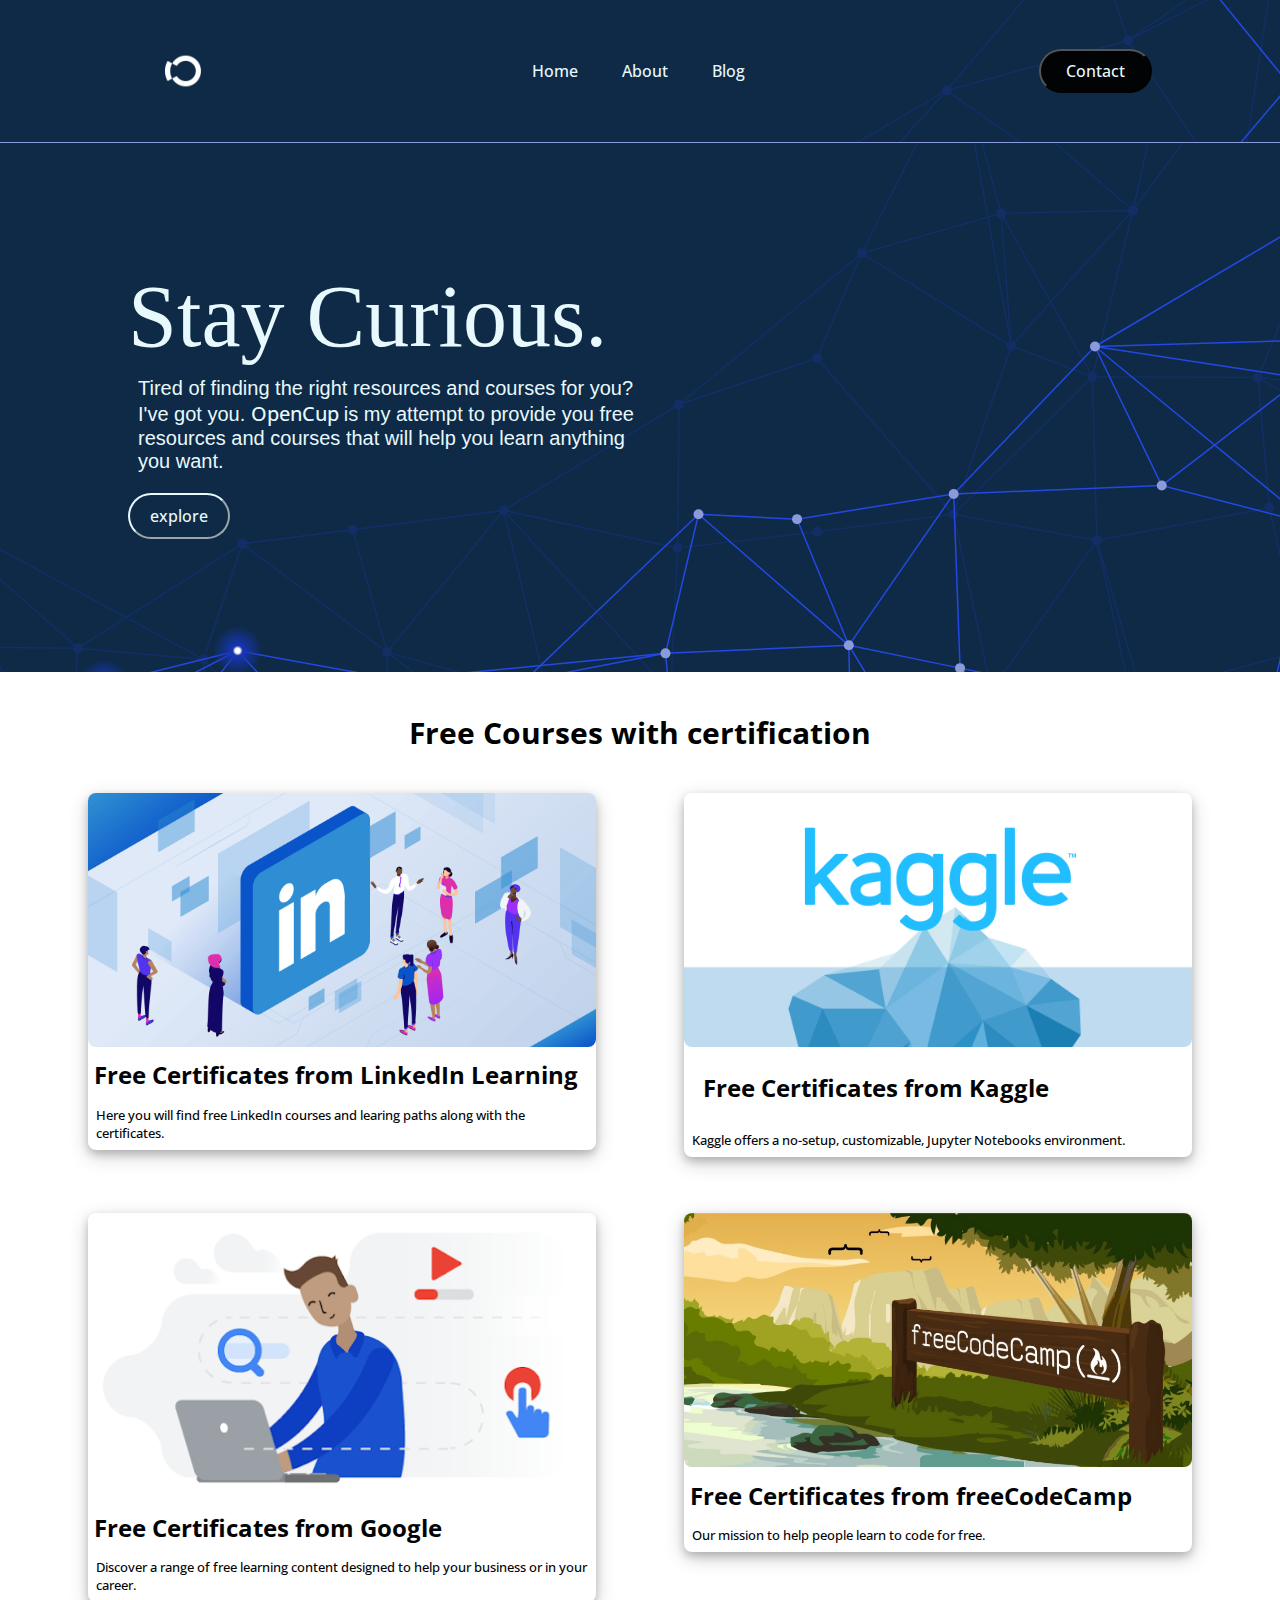
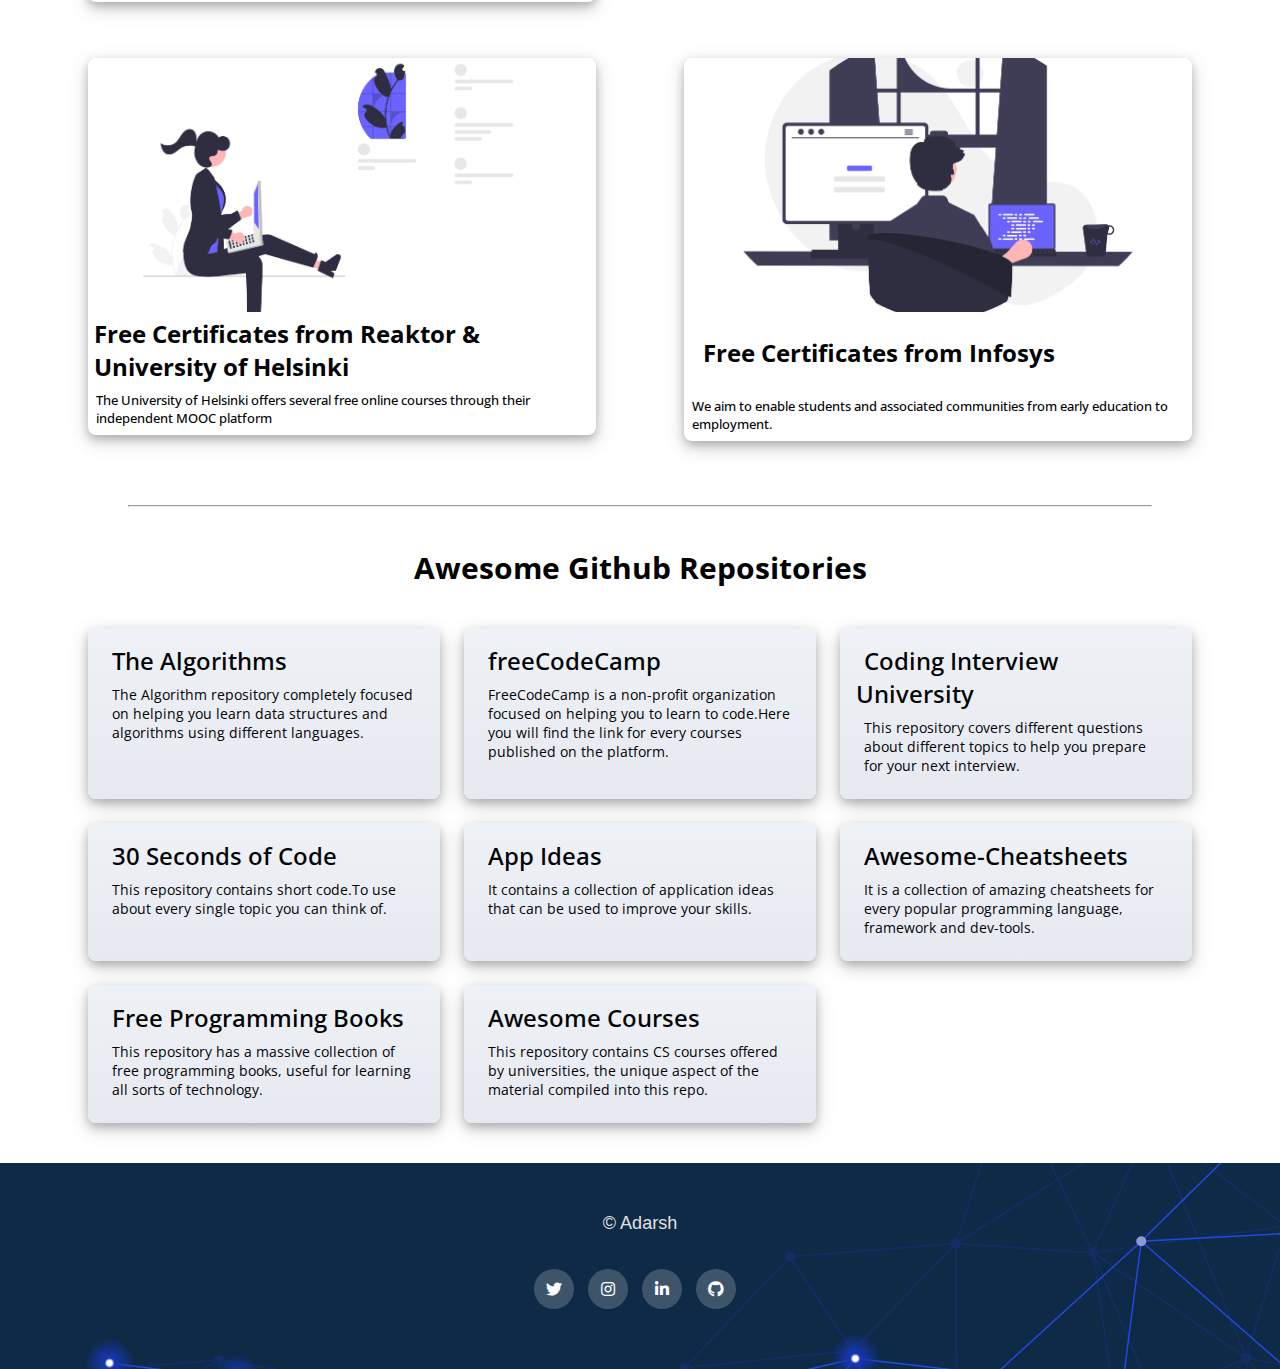
==== index.html @ abf2f0e4 "first commit" ====
<!DOCTYPE html>
<html lang="en">
  <head>
    <meta charset="UTF-8" />
    <meta http-equiv="X-UA-Compatible" content="IE=edge" />
    <meta name="viewport" content="width=device-width, initial-scale=1.0" />
    <title>Document</title>
    <link rel="stylesheet" href="style.css" />
    <link rel="stylesheet" type="text/css" href="https://cdnjs.cloudflare.com/ajax/libs/font-awesome/5.15.1/css/all.min.css">
    <!-- Custom styles for this template -->
  </head>
  <body>
    <header>
      <img
        src="images/logo.png"
        width="110px"
        alt=""
        class="logo"
      />
      <nav>
        <ul class="nav_links">
          <li id="navl"><a id="nava" href="#">Home</a></li>
          <li id="navl"><a id="nava" href="#">About</a></li>
          <li id="navl"><a id="nava" href="#">Blog</a></li>
        </ul>
      </nav>
      <a href="" class="cta"><button id="butt">Contact</button></a>
    </header>
    <div class="content">
      <div class="box1">
        <h1>Stay Curious.</h1>
        <p>
          Tired of finding the right resources and courses for you? <br> I've got you. <strong> OpenCup </strong>is my attempt to provide you free <br> resources  and courses that will help you learn anything <br> you want.
        </p>
        <button class="btn" onClick= "myFunction()">explore</button>
      </div>
    </div>

    <div class="home-h">
      <h2>Free Courses with certification</h2>
    </div>
    <!-- page2 -->
    <section class="home-container">
     <div class="homebox"><a href="posts/post-page.html">
      <div class="home-child">
        <img
          src="images\linkedin-statistics.png"
          alt=""
          class="home-img"
        />
        <h2 class="head">Free Certificates from LinkedIn Learning
        </h2>
        <a href="posts/post-page.html" class="home-title"> Here you will find free LinkedIn courses and learing paths along with the certificates.</a>
        <!-- <p class="desc">
          Here you will find free LinkedIn courses and learing paths along with the certificates.
        </p> -->
      </div>
    </div> </a>
    <div class="homebox"><a href="posts/pagek.html">
      <div class="home-child">
        <img
          src="images/kaggle0.png"
          alt=""
          class="home-img"
        />
        <h2 class="headk">Free Certificates from Kaggle</h2>
        <a href="posts/pagek.html" class="home-title">Kaggle offers a no-setup, customizable, Jupyter Notebooks environment.</a>
        <!-- <p class="desc">
          Lorem ipsum dolor sit amet consectetur adipisicing elit. Quisquam,
          excepturi. Magnam, maiores delectus.
        </p> -->
      </div>
    </div> </a>
    <div class="homebox"><a href="posts/postg.html">
      <div class="home-child">
        <img
          src="images/google.png"
          alt=""
          class="home-img"
        />
        <h2 class="head">Free Certificates from Google</h2>
        <a href="posts/postg.html" class="home-title">Discover a range of free learning content designed to help your business or in your career.</a>
        <!-- <p class="desc">
          Lorem ipsum dolor sit amet consectetur adipisicing elit. Quisquam,
          excepturi. Magnam, maiores delectus.
        </p> -->
      </div>
    </div> </a>
    <div class="homebox"><a href="https://www.freecodecamp.org/learn/2022/responsive-web-design/">
      <div class="home-child">
        <img
          src="images\codecamp.png"
          alt=""
          class="home-img"
        />
        <h2 class="head">Free Certificates from freeCodeCamp</h2>
        <a href="https://www.freecodecamp.org/learn/2022/responsive-web-design/" class="home-title">Our mission to help people learn to code for free.  </a>
        <!-- <p class="desc">
          Lorem ipsum dolor sit amet consectetur adipisicing elit. Quisquam,
          excepturi. Magnam, maiores delectus.
        </p> -->
      </div>
    </div> </a>
    <div class="homebox"><a href="posts/posthr.html">
      <div class="home-child">
        <img
          src="images\webdev0.png"
          alt=""
          class="home-img"
        />
        <h2 class="headr">Free Certificates from Reaktor & University of Helsinki</h2>
        <a href="#" class="home-title">The University of Helsinki offers several free online courses through their independent MOOC platform</a>
        <!-- <p class="desc">
          Lorem ipsum dolor sit amet consectetur adipisicing elit. Quisquam,
          excepturi. Magnam, maiores delectus.
        </p> -->
      </div>
    </div> </a>
    <div class="homebox"><a href="https://infyspringboard.onwingspan.com/web/en/login">
      <div class="home-child">
        <img
          src="images/infosys.png"
          alt=""
          class="home-img"
        />
        <h2 class="headi">Free Certificates from Infosys</h2>
        <a href="https://infyspringboard.onwingspan.com/web/en/login" class="home-title">We aim to enable students and associated communities from early education to employment.</a>
        <!-- <p class="desc">
          Lorem ipsum dolor sit amet consectetur adipisicing elit. Quisquam,
          excepturi. Magnam, maiores delectus.
        </p> -->
      </div>
    </div> </a>
    
      
    </section>
    <div class="bottom2">
      <hr>
    </div>
    <!-- page3-->
    <div class="home-h">
      <h2>Awesome Github Repositories</h2>
    </div>
    <section class="items-container">
      <div class="items">
        <div class="items-child">
          <!-- <img
            src="https://images.pexels.com/photos/904616/pexels-photo-904616.jpeg?auto=compress&cs=tinysrgb&w=1260&h=750&dpr=1"
            alt=""
            class="items-img"
          /> -->
          
          <a href="https://the-algorithms.com/" class="items-title" target="_blank">The Algorithms</a>
          <p class="items-desc">
            The Algorithm repository completely focused on helping you learn data structures and algorithms using different languages.
          </p>
        </div>
      </div> 
      <div class="items">
        <div class="items-child">
          <!-- <img
            src="https://images.pexels.com/photos/904616/pexels-photo-904616.jpeg?auto=compress&cs=tinysrgb&w=1260&h=750&dpr=1"
            alt=""
            class="items-img"
          />
           -->
          <a href="https://github.com/freeCodeCamp/freeCodeCamp" class="items-title" target="_blank">freeCodeCamp</a>
          <p class="items-desc">
            FreeCodeCamp is a non-profit organization focused on helping you to learn to code.Here you will find the link for every courses published on the platform.
          </p>
        </div>
      </div>
      <div class="items">
        <div class="items-child">
          <!-- <img
            src="https://images.pexels.com/photos/904616/pexels-photo-904616.jpeg?auto=compress&cs=tinysrgb&w=1260&h=750&dpr=1"
            alt=""
            class="items-img"
          /> -->
          
          <a href="https://github.com/jwasham/coding-interview-university" class="items-title"target="_blank">Coding Interview University</a>
          <p class="items-desc">
           This repository covers different questions about different topics to help you prepare for your next interview.
          </p>
        </div>
      </div>  
      <!-- three items -->
      <div class="items">
        <div class="items-child">
          <!-- <img
            src="https://images.pexels.com/photos/904616/pexels-photo-904616.jpeg?auto=compress&cs=tinysrgb&w=1260&h=750&dpr=1"
            alt=""
            class="items-img"
          /> -->
          
          <a href="https://github.com/30-seconds/30-seconds-of-code" class="items-title"target="_blank">30 Seconds of Code</a>
          <p class="items-desc">
            This repository contains short code.To use about every single topic you can think of.
          </p>
        </div>
      </div> 
      <div class="items">
        <div class="items-child">
          <!-- <img
            src="https://images.pexels.com/photos/904616/pexels-photo-904616.jpeg?auto=compress&cs=tinysrgb&w=1260&h=750&dpr=1"
            alt=""
            class="items-img"
          />
           -->
          <a href="https://github.com/florinpop17/app-ideas" class="items-title"target="_blank">App Ideas</a>
          <p class="items-desc">
            It contains a collection of application ideas that can be used to improve your skills.
          </p>
        </div>
      </div>
      <div class="items">
        <div class="items-child">
          <!-- <img
            src="https://images.pexels.com/photos/904616/pexels-photo-904616.jpeg?auto=compress&cs=tinysrgb&w=1260&h=750&dpr=1"
            alt=""
            class="items-img"
          /> -->
          
          <a href="https://github.com/LeCoupa/awesome-cheatsheets" class="items-title"target="_blank">Awesome-Cheatsheets</a>
          <p class="items-desc">
           It is a collection of amazing cheatsheets for every popular programming language, framework and dev-tools.
          </p>
        </div>
      </div> 
      <div class="items">
        <div class="items-child">
          <!-- <img
            src="https://images.pexels.com/photos/904616/pexels-photo-904616.jpeg?auto=compress&cs=tinysrgb&w=1260&h=750&dpr=1"
            alt=""
            class="items-img"
          />
           -->
          <a href="https://github.com/EbookFoundation/free-programming-books" class="items-title"target="_blank">Free Programming Books</a>
          <p class="items-desc">
            This repository has a massive collection of free programming books, useful for learning all sorts of technology.
          </p>
        </div>
      </div>
      <div class="items">
        <div class="items-child">
          <!-- <img
            src="https://images.pexels.com/photos/904616/pexels-photo-904616.jpeg?auto=compress&cs=tinysrgb&w=1260&h=750&dpr=1"
            alt=""
            class="items-img"
          /> -->
          
          <a href="https://github.com/prakhar1989/awesome-courses" class="items-title"target="_blank">Awesome Courses</a>
          <p class="items-desc">
            This repository contains CS courses offered by universities, the unique aspect of the material compiled into this repo.
          </p>
        </div>
      </div> 
    </section>
    <!-- footer section -->
    <footer>
      
      
      <div class="footer-col">
      <h4> &copy; Adarsh </h4>
      
      <div class="social-links">
         <!-- <a href="#"><i class="fab fa-facebook-f"></i></a> -->
        <a href="https://twitter.com/Adarsh_ssh"><i class="fab fa-twitter"></i></a> 
        <a href="https://www.instagram.com/adarsh.ai/"><i class="fab fa-instagram"></i></a>
        <a href="https://www.linkedin.com/in/adarsh-prasad-82a2a5230?lipi=urn%3Ali%3Apage%3Ad_flagship3_profile_view_base_contact_details%3Bxv7orVyHRuCuBU2enbLnEQ%3D%3D"><i class="fab fa-linkedin-in"></i></a>
        <a href="https://github.com/adarssh01"><i class="fab fa-github"></i></a>
        
        
      </footer>
      <script>
        function myFunction() {
          const element = document.getElementsByClassName("home-container");
          element.scrollIntoView();
        }
        </script>
  </body>
</html>
---- style.css ----
@import url("https://fonts.googleapis.com/css2?family=Montserrat:wght@400;500&display=swap");
@import url("https://fonts.googleapis.com/css2?family=Montserrat:wght@400;500&family=Open+Sans:wght@500&display=swap");

* {
  box-sizing: border-box;
  margin: 0;
  padding: 0;

  font-family: "Open Sans", sans-serif;
}

li,
a,
button {
  font-family: "Open Sans", sans-serif;
  font-weight: 500;
  font-size: 16px;
  color: #e8f9fd;
  text-decoration: none;
}

header {
  border-bottom: 1px solid #8b9ad9;
  display: flex;
  justify-content: space-between;
  align-items: center;
  padding: 1rem 10%;
  background-image: url("images\\navbg.svg");
}

.logo {
  cursor: pointer;
}

.nav_links {
  list-style: none;
}

.nav_links li {
  display: inline-block;
  padding: 0px 20px;
}

.nav_links li a {
  transition: all 0.3s ease 0s;
}

.nav_links li a:hover {
  color: #71a9e3;
}

.cta > button {
  padding: 9px 25px;
  background-color: #010305;
  border-radius: 50px;
  cursor: pointer;
  transition: all 0.3s ease 0s;
}

.cta > button:hover {
  background-color: #1b2021;
}

/* .content h1 {
  font-size: 60px;
  font-weight: 100;
  margin: 24px 0 15px 0;
  color: darkblue;
} */
/* .content p {
  font-size: 20px;
  color: rgb(79, 79, 113);
} */
.content {
  display: flex;
  margin: 0 0 2% 0;
  flex-direction: row;
  /* border: 3px solid red; */
  /* height: px; */
  background-image: url("images\\bg.svg");
  padding: 30px 10%;
}

.btn {
  display: inline-block;
  background-color: transparent;
  border-radius: 50px;
  padding: 10px 20px;
  margin: 10px 0 10px 0;
  text-decoration: none;
  color: #e8f9fd;
  cursor: pointer;
  border-color: #e8f9fd;
  font-weight: 500;
}

.btn:hover {
  background-color: #1b2021;
  color: white;
}

.box1 {
  /* border: 3px solid red; */
  width: 100%;
  padding: 93px 0 93px;
}

.box1 > h1 {
  font-weight: 500;
  font-size: 88px;
  font-family: gt-super, Georgia, Cambria, "Times New Roman", Times, serif;
  color: #e8f9fd;
}
.box1 > p {
  font-size: 20px;
  font-family: "Segoe UI", Tahoma, Geneva, Verdana, sans-serif;
  padding: 10px;
  color: #e8f9fd;
}

.home-h {
  display: flex;
  justify-content: center;
  align-items: center;
  column-gap: 1.5rem;
  margin: 40px 40px;
  font-size: 20px;
  font-family: Source Sans Pro, sans-serif;
}
.home-container {
  display: grid;
  grid-template-columns: repeat(auto-fit, minmax(330px, auto));
  justify-content: center;
  column-gap: 5.5rem;
  row-gap: 3.5rem;
  margin: 12px 5.5rem;
}
.home-box {
  padding: 15px;
  border-radius: 0.5rem;
}
.home-img {
  width: 100%;
  height: 100%;
  object-fit: cover;
  object-position: center;
  border-radius: 00.5rem;
}
.head {
  padding: 0.4rem;
  color: #010305;
}
.headk,
.headr,
.headi {
  padding: 1.2rem;
  color: #010305;
}

.headr {
  padding: 0 0.4rem 0 0.4rem;
  color: #010305;
}
.home-title {
  font-size: 0.8rem;

  display: -webkit-box;
  -webkit-line-clamp: 2;
  -webkit-box-orient: vertical;
  overflow: hidden;
  color: #010305;
  padding: 0.5rem;
}

.home-child {
  border-radius: 0.5rem;

  box-shadow: 0 4px 8px 0 rgba(0, 0, 0, 0.2), 0 6px 20px 0 rgba(0, 0, 0, 0.19);
}

.items-container {
  display: grid;
  grid-template-columns: repeat(auto-fit, minmax(280px, auto));
  justify-content: center;
  column-gap: 1.5rem;
  row-gap: 1.5rem;
  margin: 12px 5.5rem 2.5rem;
}

.items {
  border-radius: 0.5rem;
  background-image: linear-gradient(to top, #e6e9f0 0%, #eef1f5 100%);

  box-shadow: 0 4px 8px 0 rgba(0, 0, 0, 0.2), 0 6px 20px 0 rgba(0, 0, 0, 0.19);
}
.items-child {
  padding: 1rem;
}

.bottom2 {
  margin: 5% 10% 0 10%;
}
.items-title {
  font-size: 1.5rem;
  color: #010305;
  padding: 0.5rem;
  font-weight: 550;
}
.items-title:hover {
  text-decoration: underline;
  color: #010305;
}
.items-desc {
  font-size: 0.9rem;
  color: #010305;
  padding: 0.5rem;
}

/* footercss
 */
footer {
  padding: 50px 0;
  color: rgb(216, 216, 216);
  text-align: center;
  background-image: url("images\\footer.svg");
}

.footer-col h4 {
  font-size: 18px;
  color: #e1e1e1;
  text-transform: capitalize;
  margin-bottom: 35px;
  font-weight: 500;
  position: relative;
  font-family: Source Sans Pro, sans-serif;
}
.footer-col .social-links a {
  display: inline-block;
  height: 40px;
  width: 40px;
  background-color: rgba(255, 255, 255, 0.2);
  margin: 0 10px 10px 0;
  text-align: center;
  line-height: 40px;
  border-radius: 50%;
  color: #ffffff;
  transition: all 0.5s ease;
}
.footer-col .social-links a:hover {
  color: #24262b;
  background-color: #ffffff;
}
strong {
  font-weight: 500;
  
}


/* responsive */
@media (max-width: 647px) {
  header {
    height: 76px;
    padding: 1rem 2%;
  }
  header ul {
    display: none;
  }
  .box1 {
    width: 100%;
  }

  .box1 > h1 {
    font-size: 14.5vw;
  }
  .box1 > p {
    font-size: 20px;

    width: 75%;
  }

  .btn {
    width: 213px;
  }
  .content {
    padding: 30px 5%;
  }

  .items-container {
    margin: 12px 1.5rem 2.5rem;
  }
  .home-container {
    margin: 12px 1.5rem 2.5rem;
  }
}
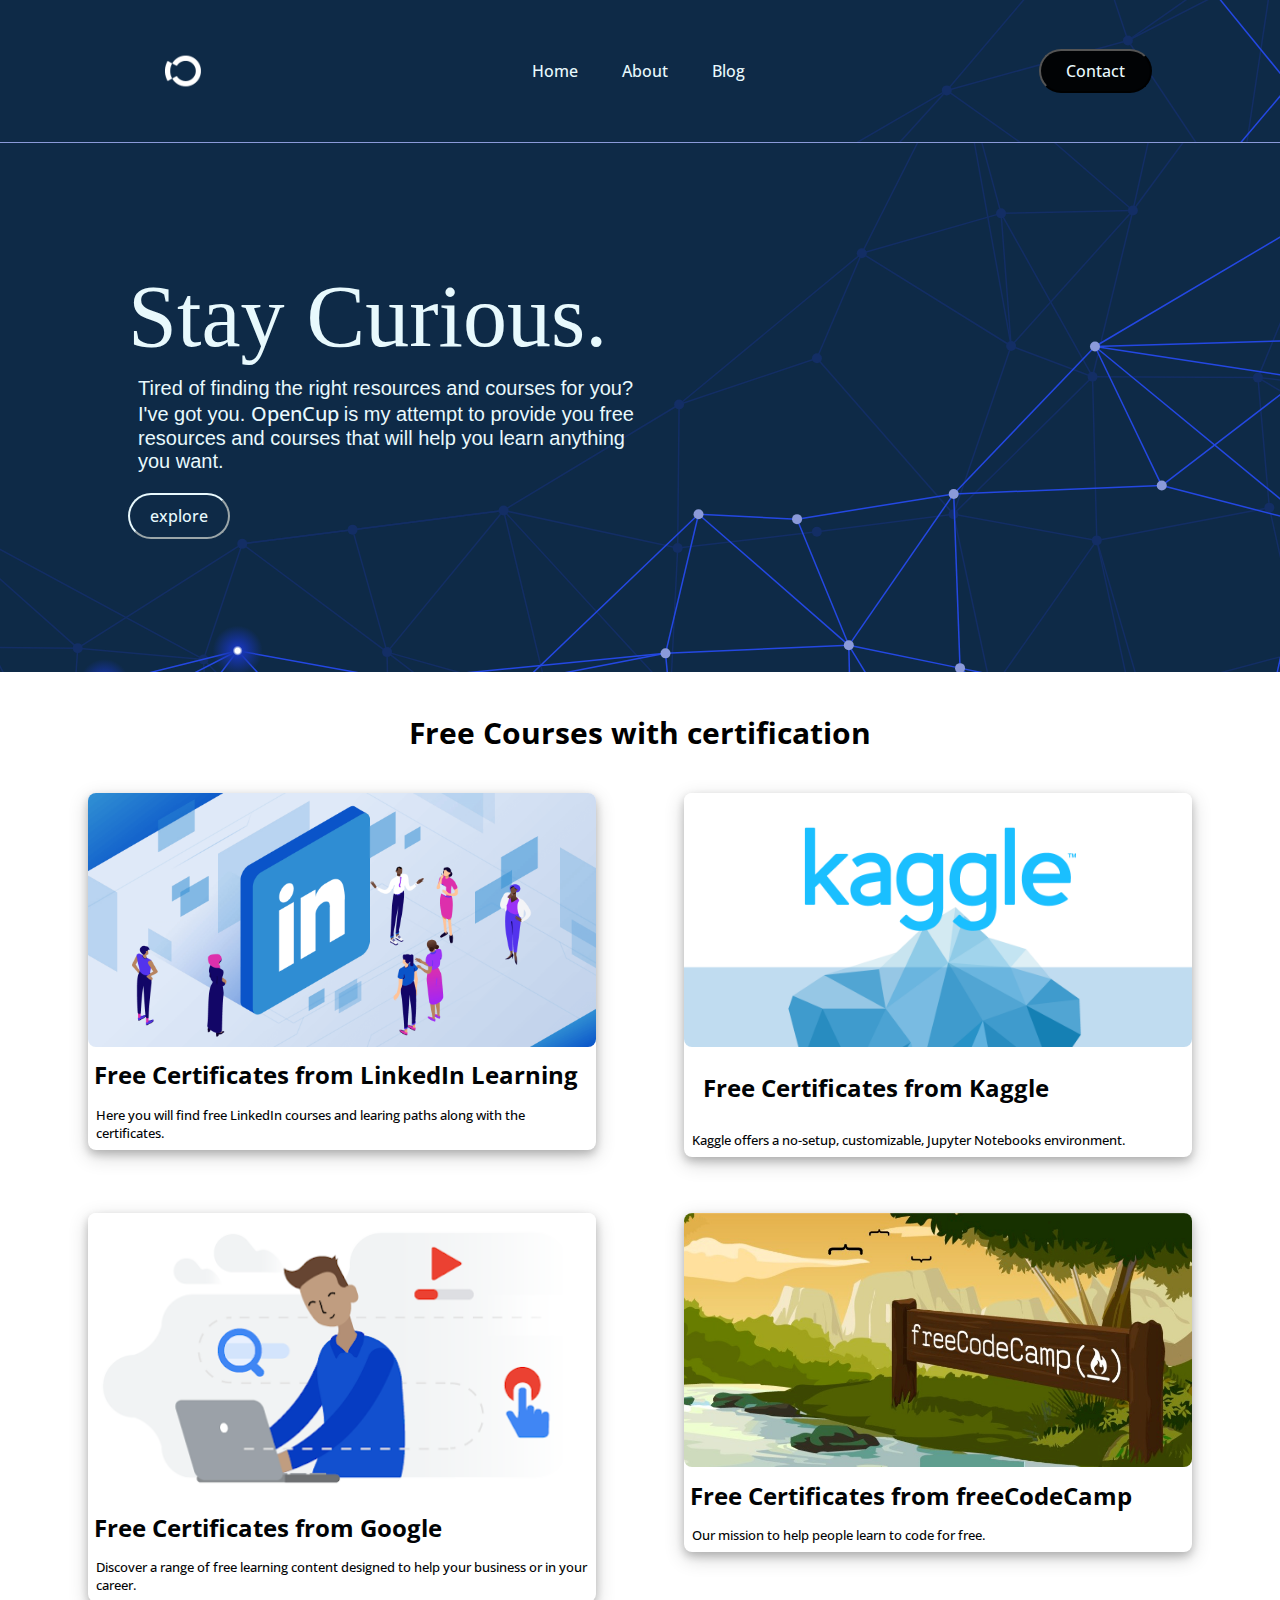
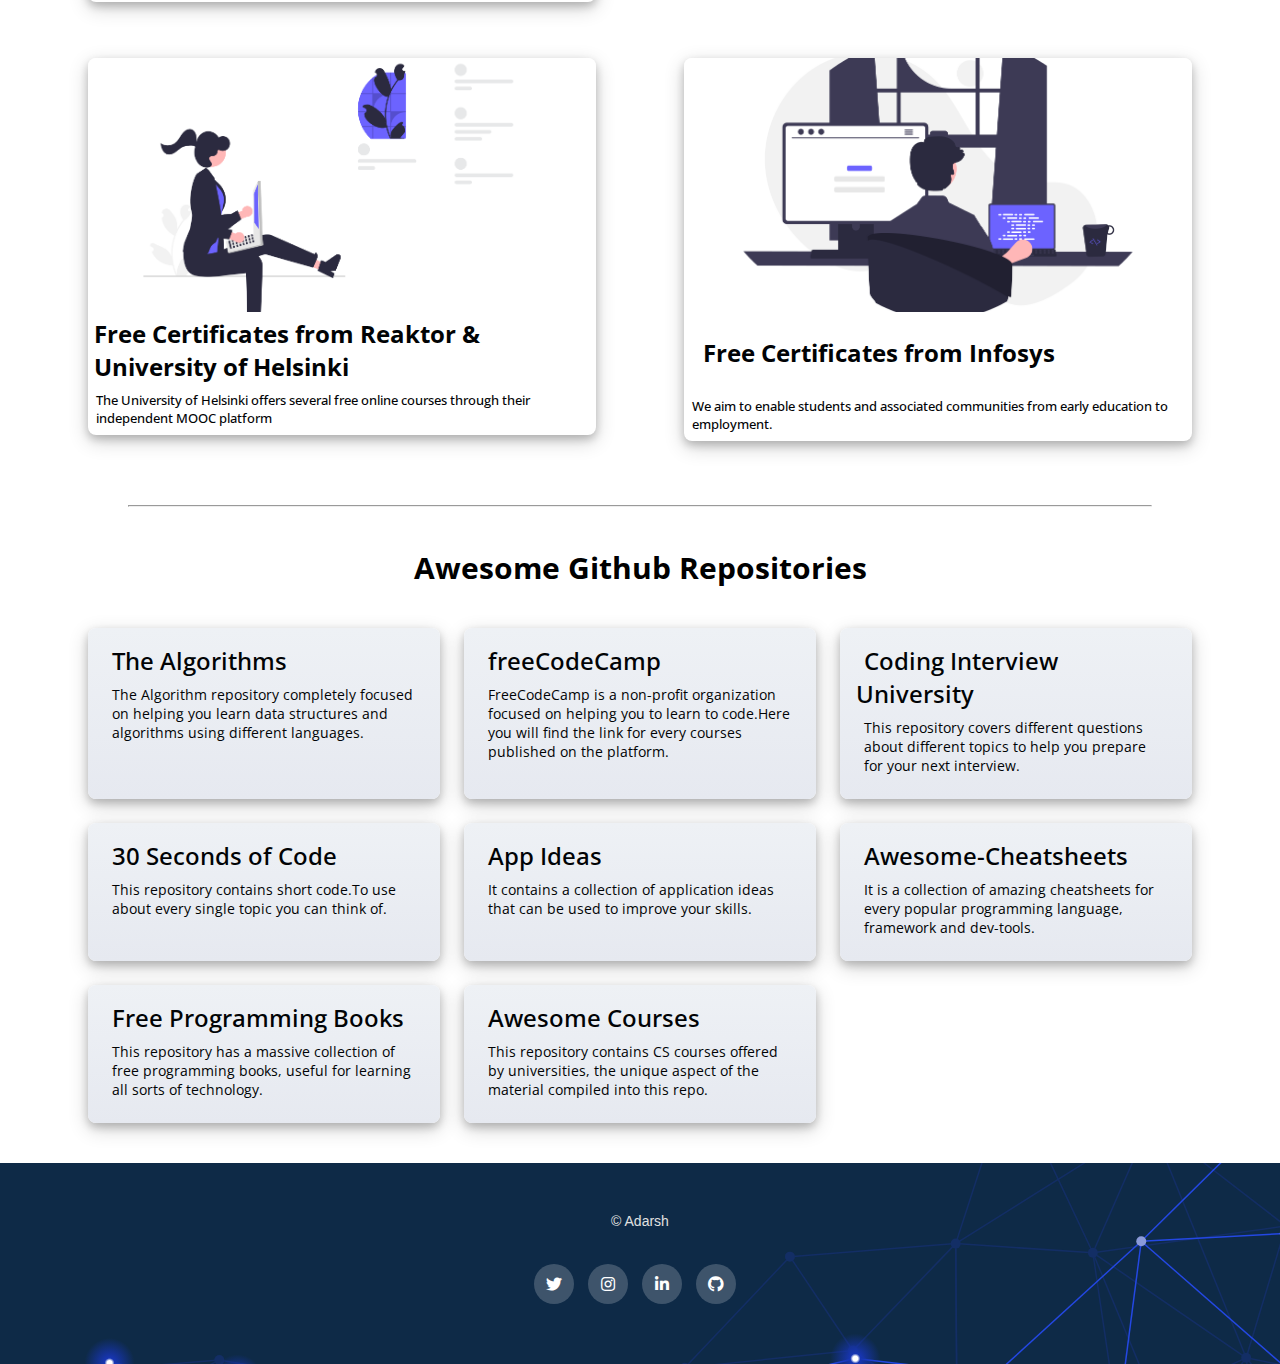
==== commit 3f3ce482: "update index.html" ====
--- a/index.html
+++ b/index.html
@@ -4,9 +4,11 @@
     <meta charset="UTF-8" />
     <meta http-equiv="X-UA-Compatible" content="IE=edge" />
     <meta name="viewport" content="width=device-width, initial-scale=1.0" />
-    <title>Document</title>
+    <title>OpenCup</title>
     <link rel="stylesheet" href="style.css" />
     <link rel="stylesheet" type="text/css" href="https://cdnjs.cloudflare.com/ajax/libs/font-awesome/5.15.1/css/all.min.css">
+    <link rel="shortcut icon" href="favicon.ico" type="image/x-icon" />
+    
     <!-- Custom styles for this template -->
   </head>
   <body>
@@ -19,12 +21,12 @@
       />
       <nav>
         <ul class="nav_links">
-          <li id="navl"><a id="nava" href="#">Home</a></li>
-          <li id="navl"><a id="nava" href="#">About</a></li>
+          <li id="navl1"><a id="nava" href="index.html">Home</a></li>
+          <li id="navl2"><a id="nava" href="#">About</a></li>
           <li id="navl"><a id="nava" href="#">Blog</a></li>
         </ul>
       </nav>
-      <a href="" class="cta"><button id="butt">Contact</button></a>
+      <a href="contact.html" class="cta"><button id="butt">Contact</button></a>
     </header>
     <div class="content">
       <div class="box1">
@@ -32,7 +34,7 @@
         <p>
           Tired of finding the right resources and courses for you? <br> I've got you. <strong> OpenCup </strong>is my attempt to provide you free <br> resources  and courses that will help you learn anything <br> you want.
         </p>
-        <button class="btn" onClick= "myFunction()">explore</button>
+        <a href="#home-container"> <button class="btn" >explore</button> </a>
       </div>
     </div>
 
@@ -40,7 +42,7 @@
       <h2>Free Courses with certification</h2>
     </div>
     <!-- page2 -->
-    <section class="home-container">
+    <section id="home-container">
      <div class="homebox"><a href="posts/post-page.html">
       <div class="home-child">
         <img
@@ -109,7 +111,7 @@
           class="home-img"
         />
         <h2 class="headr">Free Certificates from Reaktor & University of Helsinki</h2>
-        <a href="#" class="home-title">The University of Helsinki offers several free online courses through their independent MOOC platform</a>
+        <a href="posts/posthr.html" class="home-title">The University of Helsinki offers several free online courses through their independent MOOC platform</a>
         <!-- <p class="desc">
           Lorem ipsum dolor sit amet consectetur adipisicing elit. Quisquam,
           excepturi. Magnam, maiores delectus.
@@ -272,11 +274,6 @@
         
         
       </footer>
-      <script>
-        function myFunction() {
-          const element = document.getElementsByClassName("home-container");
-          element.scrollIntoView();
-        }
-        </script>
+   
   </body>
 </html>
--- a/style.css
+++ b/style.css
@@ -7,6 +7,9 @@
   padding: 0;
 
   font-family: "Open Sans", sans-serif;
+}
+html {
+  scroll-behavior: smooth;
 }
 
 li,
@@ -127,7 +130,7 @@
   font-size: 20px;
   font-family: Source Sans Pro, sans-serif;
 }
-.home-container {
+#home-container {
   display: grid;
   grid-template-columns: repeat(auto-fit, minmax(330px, auto));
   justify-content: center;
@@ -226,7 +229,7 @@
 }
 
 .footer-col h4 {
-  font-size: 18px;
+  font-size: 14px;
   color: #e1e1e1;
   text-transform: capitalize;
   margin-bottom: 35px;
@@ -262,7 +265,10 @@
     height: 76px;
     padding: 1rem 2%;
   }
-  header ul {
+  #navl1 {
+    display: none;
+  }
+  #navl2 {
     display: none;
   }
   .box1 {
@@ -288,7 +294,7 @@
   .items-container {
     margin: 12px 1.5rem 2.5rem;
   }
-  .home-container {
+  #home-container {
     margin: 12px 1.5rem 2.5rem;
   }
 }
